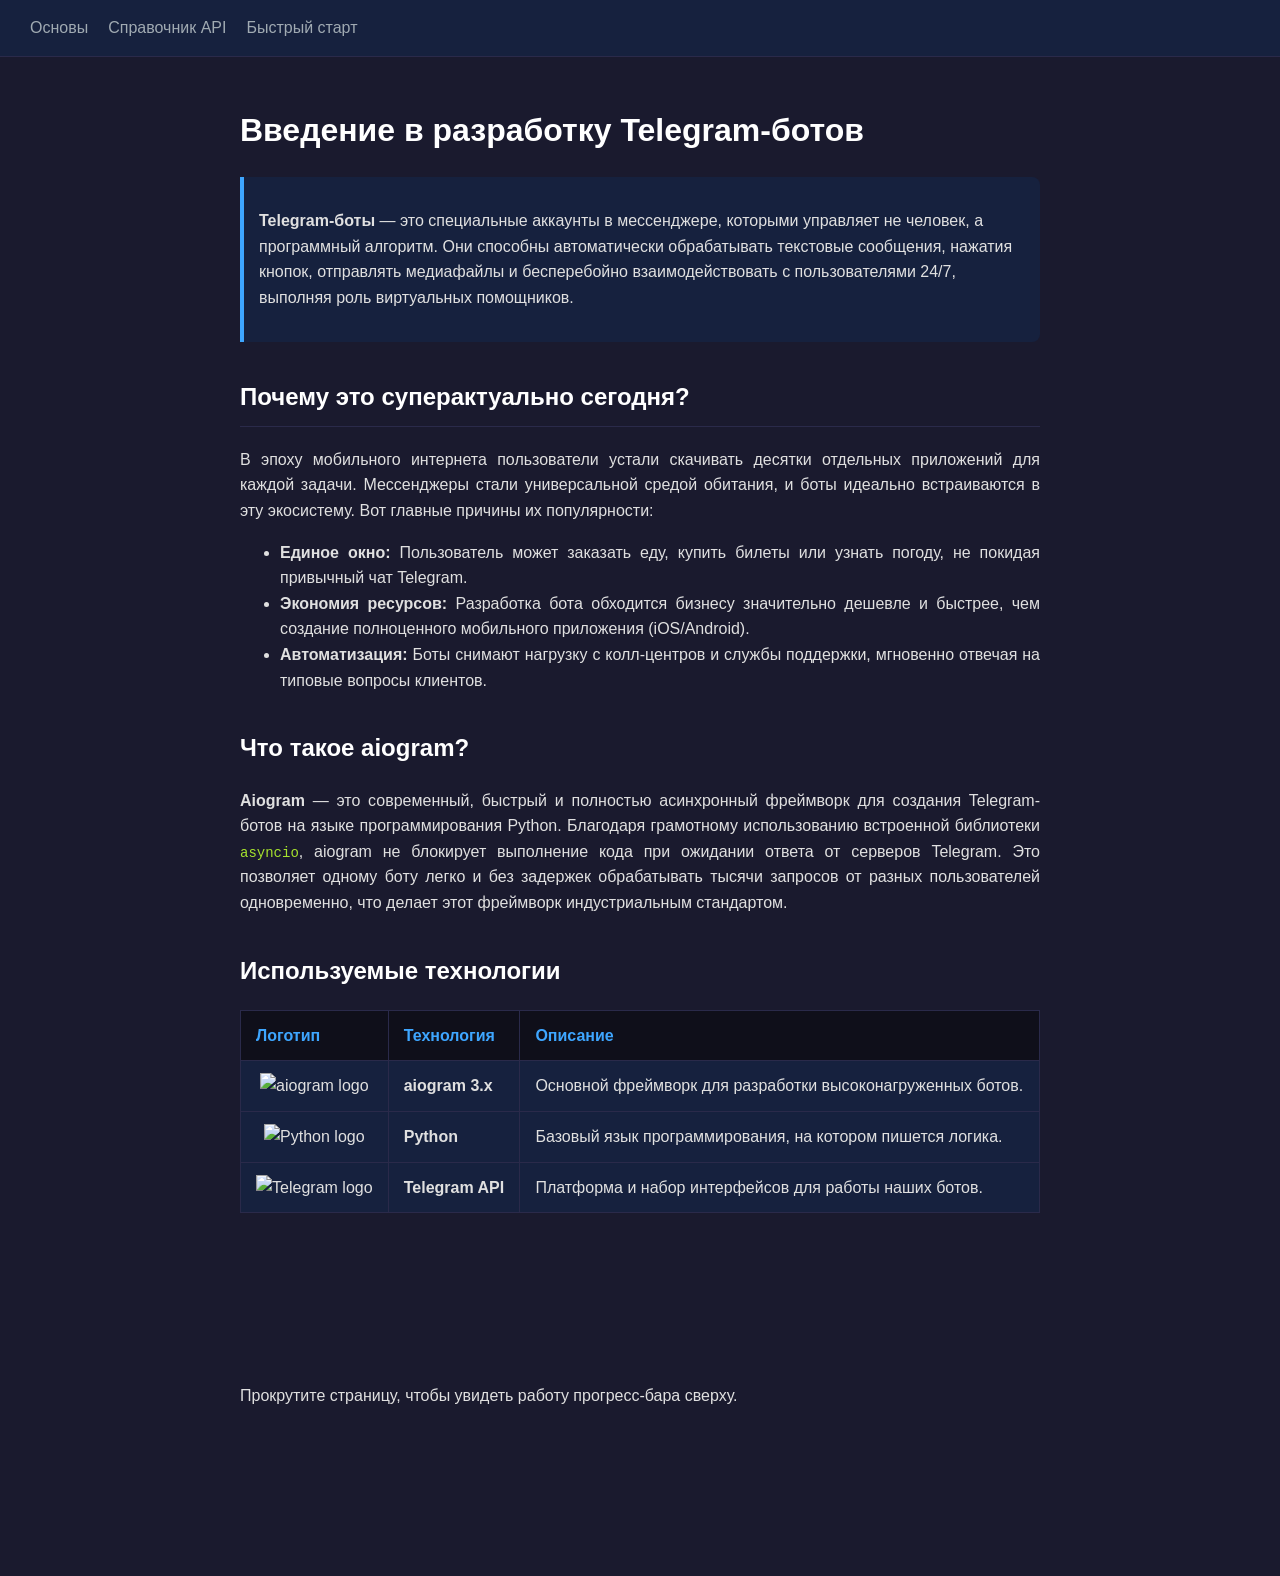
==== index.html @ f4bfe0a8 "Add files via upload" ====
<!DOCTYPE html>
<html lang="ru">

<head>
  <meta charset="UTF-8">
  <title>Основы разработки ботов</title>
  <link rel="stylesheet" href="style.css">

  <style>
    .highlight-box {
      border-left: 4px solid #3ea6ff;
      background-color: #16213e;
      padding: 15px;
      margin: 20px 0;
      border-radius: 0 8px 8px 0;
    }

    .text-block {
      margin-bottom: 20px;
      text-align: justify;
    }
  </style>
</head>

<body>

  <div class="progress-container">
    <div id="myBar"></div>
  </div>

  <nav>
    <a href="index.html" class="nav-link">Основы</a>
    <a href="reference.html" class="nav-link">Справочник API</a>
    <a href="quickstart.html" class="nav-link">Быстрый старт</a>
  </nav>

  <div class="container">
    <h1>Введение в разработку Telegram-ботов</h1>

    <div class="highlight-box">
      <p><strong>Telegram-боты</strong> — это специальные аккаунты в мессенджере, которыми управляет не человек, а
        программный алгоритм. Они способны автоматически обрабатывать текстовые сообщения, нажатия кнопок, отправлять
        медиафайлы и бесперебойно взаимодействовать с пользователями 24/7, выполняя роль виртуальных помощников.</p>
    </div>

    <h2 style="border-bottom: 1px solid #2a2a4a; padding-bottom: 10px;">Почему это суперактуально сегодня?</h2>
    <div class="text-block">
      <p>В эпоху мобильного интернета пользователи устали скачивать десятки отдельных приложений для каждой задачи.
        Мессенджеры стали универсальной средой обитания, и боты идеально встраиваются в эту экосистему. Вот главные
        причины их популярности:</p>
      <ul>
        <li><strong>Единое окно:</strong> Пользователь может заказать еду, купить билеты или узнать погоду, не покидая
          привычный чат Telegram.</li>
        <li><strong>Экономия ресурсов:</strong> Разработка бота обходится бизнесу значительно дешевле и быстрее, чем
          создание полноценного мобильного приложения (iOS/Android).</li>
        <li><strong>Автоматизация:</strong> Боты снимают нагрузку с колл-центров и службы поддержки, мгновенно отвечая
          на типовые вопросы клиентов.</li>
      </ul>
    </div>

    <h2>Что такое aiogram?</h2>
    <div class="text-block">
      <p><strong>Aiogram</strong> — это современный, быстрый и полностью асинхронный фреймворк для создания
        Telegram-ботов на языке программирования Python. Благодаря грамотному использованию встроенной библиотеки
        <code>asyncio</code>, aiogram не блокирует выполнение кода при ожидании ответа от серверов Telegram. Это
        позволяет одному боту легко и без задержек обрабатывать тысячи запросов от разных пользователей одновременно,
        что делает этот фреймворк индустриальным стандартом.
      </p>
    </div>

    <h2>Используемые технологии</h2>
    <table>
      <tr>
        <th>Логотип</th>
        <th>Технология</th>
        <th>Описание</th>
      </tr>
      <tr>
        <td style="text-align: center;">
          <img src="https://docs.aiogram.dev/en/v3.27.0/_static/logo.png" alt="aiogram logo" width="50">
        </td>
        <td><strong>aiogram 3.x</strong></td>
        <td>Основной фреймворк для разработки высоконагруженных ботов.</td>
      </tr>
      <tr>
        <td style="text-align: center;">
          <img src="https://upload.wikimedia.org/wikipedia/commons/c/c3/Python-logo-notext.svg" alt="Python logo"
            width="40">
        </td>
        <td><strong>Python</strong></td>
        <td>Базовый язык программирования, на котором пишется логика.</td>
      </tr>
      <tr>
        <td style="text-align: center;">
          <img src="https://upload.wikimedia.org/wikipedia/commons/8/82/Telegram_logo.svg" alt="Telegram logo"
            width="40">
        </td>
        <td><strong>Telegram API</strong></td>
        <td>Платформа и набор интерфейсов для работы наших ботов.</td>
      </tr>
    </table>

    <p><br><br><br><br><br><br>Прокрутите страницу, чтобы увидеть работу прогресс-бара сверху.<br><br><br><br><br><br>
    </p>
  </div>

  <script>
    window.onscroll = function () { updateProgressBar() };

    function updateProgressBar() {
      var winScroll = document.body.scrollTop || document.documentElement.scrollTop;
      var height = document.documentElement.scrollHeight - document.documentElement.clientHeight;
      var scrolled = (winScroll / height) * 100;
      document.getElementById("myBar").style.width = scrolled + "%";
    }
  </script>

</body>

</html>
---- style.css ----
/* Базовые настройки (Селектор элемента) */
body {
  font-family: -apple-system, BlinkMacSystemFont, "Segoe UI", Roboto, Helvetica, Arial, sans-serif;
  background-color: #1a1a2e;
  color: #e0e0e0;
  margin: 0;
  padding: 0;
  line-height: 1.6;
}

h1,
h2,
h3 {
  color: #ffffff;
  font-weight: 600;
  margin-top: 1.5em;
}

/* Навигация а-ля верхняя панель документации */
nav {
  background-color: #16213e;
  padding: 15px 30px;
  position: sticky;
  top: 0;
  z-index: 100;
  border-bottom: 1px solid #2a2a4a;
  display: flex;
  gap: 20px;
}

/* Ссылки навигации (Селектор класса) */
.nav-link {
  color: #a0aab2;
  text-decoration: none;
  font-size: 16px;
  font-weight: 500;
  transition: color 0.2s ease-in-out;
}

.nav-link:hover {
  color: #3ea6ff;
}

/* Основной контейнер контента */
.container {
  max-width: 800px;
  margin: 40px auto;
  padding: 0 20px;
}

/* Блоки с кодом */
pre {
  background-color: #0f0f1a;
  padding: 15px;
  border-radius: 8px;
  overflow-x: auto;
  border: 1px solid #2a2a4a;
}

code {
  font-family: "Fira Code", Consolas, monospace;
  color: #a6e22e;
  font-size: 14px;
}

/* Блок внимания (Информационная выноска) */
.admonition-info {
  background-color: #16213e;
  border-left: 4px solid #3ea6ff;
  padding: 15px 20px;
  margin: 20px 0;
  border-radius: 0 8px 8px 0;
}

/* Стили для таблиц */
table {
  width: 100%;
  border-collapse: collapse;
  margin-top: 20px;
  background-color: #16213e;
}

table,
th,
td {
  border: 1px solid #2a2a4a;
}

th,
td {
  padding: 12px 15px;
  text-align: left;
}

th {
  background-color: #0f0f1a;
  color: #3ea6ff;
}

/* Кнопка генерации (Селектор ID) */
#generate-btn {
  background-color: #3ea6ff;
  color: #ffffff;
  border: none;
  padding: 10px 20px;
  font-size: 16px;
  cursor: pointer;
  border-radius: 4px;
  margin-top: 15px;
  font-weight: bold;
  transition: background-color 0.2s;
}

#generate-btn:hover {
  background-color: #2b8ce0;
}

/* Стили для прогресс-бара */
.progress-container {
  width: 100%;
  height: 4px;
  background: transparent;
  position: fixed;
  top: 0;
  z-index: 1000;
}

#myBar {
  height: 4px;
  background: #3ea6ff;
  width: 0%;
}
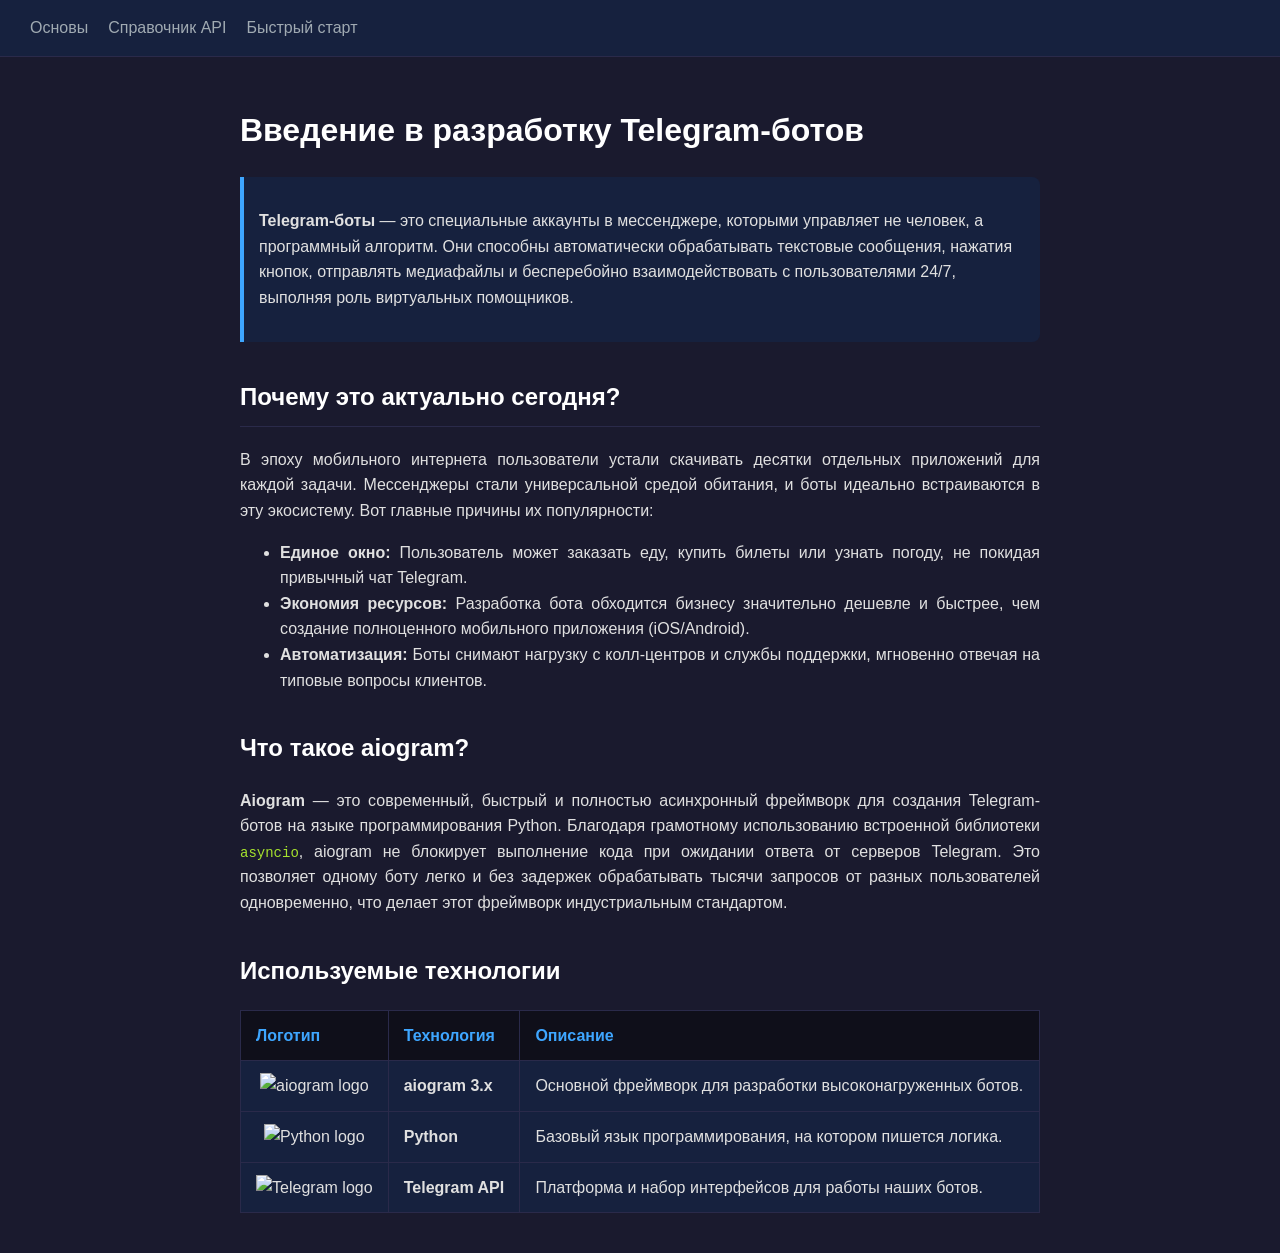
==== commit 69524821: "Version 3" ====
--- a/index.html
+++ b/index.html
@@ -5,21 +5,6 @@
   <meta charset="UTF-8">
   <title>Основы разработки ботов</title>
   <link rel="stylesheet" href="style.css">
-
-  <style>
-    .highlight-box {
-      border-left: 4px solid #3ea6ff;
-      background-color: #16213e;
-      padding: 15px;
-      margin: 20px 0;
-      border-radius: 0 8px 8px 0;
-    }
-
-    .text-block {
-      margin-bottom: 20px;
-      text-align: justify;
-    }
-  </style>
 </head>
 
 <body>
@@ -43,7 +28,7 @@
         медиафайлы и бесперебойно взаимодействовать с пользователями 24/7, выполняя роль виртуальных помощников.</p>
     </div>
 
-    <h2 style="border-bottom: 1px solid #2a2a4a; padding-bottom: 10px;">Почему это суперактуально сегодня?</h2>
+    <h2 class="section-title">Почему это актуально сегодня?</h2>
     <div class="text-block">
       <p>В эпоху мобильного интернета пользователи устали скачивать десятки отдельных приложений для каждой задачи.
         Мессенджеры стали универсальной средой обитания, и боты идеально встраиваются в эту экосистему. Вот главные
@@ -76,14 +61,14 @@
         <th>Описание</th>
       </tr>
       <tr>
-        <td style="text-align: center;">
+        <td class="text-center">
           <img src="https://docs.aiogram.dev/en/v3.27.0/_static/logo.png" alt="aiogram logo" width="50">
         </td>
         <td><strong>aiogram 3.x</strong></td>
         <td>Основной фреймворк для разработки высоконагруженных ботов.</td>
       </tr>
       <tr>
-        <td style="text-align: center;">
+        <td class="text-center">
           <img src="https://upload.wikimedia.org/wikipedia/commons/c/c3/Python-logo-notext.svg" alt="Python logo"
             width="40">
         </td>
@@ -91,7 +76,7 @@
         <td>Базовый язык программирования, на котором пишется логика.</td>
       </tr>
       <tr>
-        <td style="text-align: center;">
+        <td class="text-center">
           <img src="https://upload.wikimedia.org/wikipedia/commons/8/82/Telegram_logo.svg" alt="Telegram logo"
             width="40">
         </td>
@@ -99,9 +84,6 @@
         <td>Платформа и набор интерфейсов для работы наших ботов.</td>
       </tr>
     </table>
-
-    <p><br><br><br><br><br><br>Прокрутите страницу, чтобы увидеть работу прогресс-бара сверху.<br><br><br><br><br><br>
-    </p>
   </div>
 
   <script>
--- a/style.css
+++ b/style.css
@@ -1,4 +1,4 @@
-/* Базовые настройки (Селектор элемента) */
+/* Базовые настройки */
 body {
   font-family: -apple-system, BlinkMacSystemFont, "Segoe UI", Roboto, Helvetica, Arial, sans-serif;
   background-color: #1a1a2e;
@@ -16,7 +16,13 @@
   margin-top: 1.5em;
 }
 
-/* Навигация а-ля верхняя панель документации */
+/* Класс для подчеркнутых заголовков (бывший inline-style) */
+.section-title {
+  border-bottom: 1px solid #2a2a4a;
+  padding-bottom: 10px;
+}
+
+/* Навигация */
 nav {
   background-color: #16213e;
   padding: 15px 30px;
@@ -28,7 +34,6 @@
   gap: 20px;
 }
 
-/* Ссылки навигации (Селектор класса) */
 .nav-link {
   color: #a0aab2;
   text-decoration: none;
@@ -48,13 +53,79 @@
   padding: 0 20px;
 }
 
+/* Текстовые блоки */
+.text-block {
+  margin-bottom: 20px;
+  text-align: justify;
+}
+
+.text-block p {
+  margin-bottom: 15px;
+  line-height: 1.6;
+}
+
+.text-center {
+  text-align: center;
+}
+
+.bottom-spacer {
+  margin-top: 30px;
+}
+
+/* Панель быстрой навигации (бывший inline-style) */
+.quick-nav-panel {
+  background-color: #16213e;
+  padding: 10px;
+  border-radius: 5px;
+}
+
+.quick-nav-panel a {
+  color: #3ea6ff;
+  text-decoration: none;
+  font-weight: bold;
+}
+
+.quick-nav-panel a:not(:last-child) {
+  margin-right: 10px;
+}
+
+/* Блоки внимания (Admonitions) */
+.highlight-box {
+  border-left: 4px solid #3ea6ff;
+  background-color: #16213e;
+  padding: 15px;
+  margin: 20px 0;
+  border-radius: 0 8px 8px 0;
+}
+
+.admonition-info {
+  background-color: #16213e;
+  border-left: 4px solid #3ea6ff;
+  padding: 15px 20px;
+  margin: 20px 0;
+  border-radius: 0 8px 8px 0;
+}
+
 /* Блоки с кодом */
-pre {
+.code-block-container {
+  position: relative;
+  margin: 15px 0;
+}
+
+.code-block {
   background-color: #0f0f1a;
   padding: 15px;
   border-radius: 8px;
+  border: 1px solid #2a2a4a;
+  margin: 15px 0;
   overflow-x: auto;
-  border: 1px solid #2a2a4a;
+}
+
+/* Специфичный стиль для блока с кнопкой (двойная рамка) */
+.code-block-container .code-block {
+  padding-top: 35px;
+  border: 3px double #2a2a4a;
+  margin: 0;
 }
 
 code {
@@ -63,13 +134,27 @@
   font-size: 14px;
 }
 
-/* Блок внимания (Информационная выноска) */
-.admonition-info {
-  background-color: #16213e;
-  border-left: 4px solid #3ea6ff;
-  padding: 15px 20px;
-  margin: 20px 0;
-  border-radius: 0 8px 8px 0;
+/* Темная кнопка копирования справа */
+.copy-btn {
+  position: absolute;
+  top: 10px;
+  right: 10px;
+  background-color: #2a2a4a;
+  /* Темный фон */
+  color: #e0e0e0;
+  border: 1px solid #3ea6ff;
+  /* Синяя окантовка для стиля */
+  padding: 6px 12px;
+  border-radius: 4px;
+  cursor: pointer;
+  font-size: 12px;
+  font-weight: bold;
+  transition: all 0.2s ease-in-out;
+}
+
+.copy-btn:hover {
+  background-color: #3ea6ff;
+  color: #0f0f1a;
 }
 
 /* Стили для таблиц */
@@ -97,7 +182,19 @@
   color: #3ea6ff;
 }
 
-/* Кнопка генерации (Селектор ID) */
+/* Вложенные таблицы */
+.nested-table {
+  margin-top: 15px;
+  font-size: 14px;
+  background-color: #0f0f1a;
+  width: 100%;
+}
+
+.nested-table th {
+  background-color: #2a2a4a;
+}
+
+/* Кнопка генерации */
 #generate-btn {
   background-color: #3ea6ff;
   color: #ffffff;
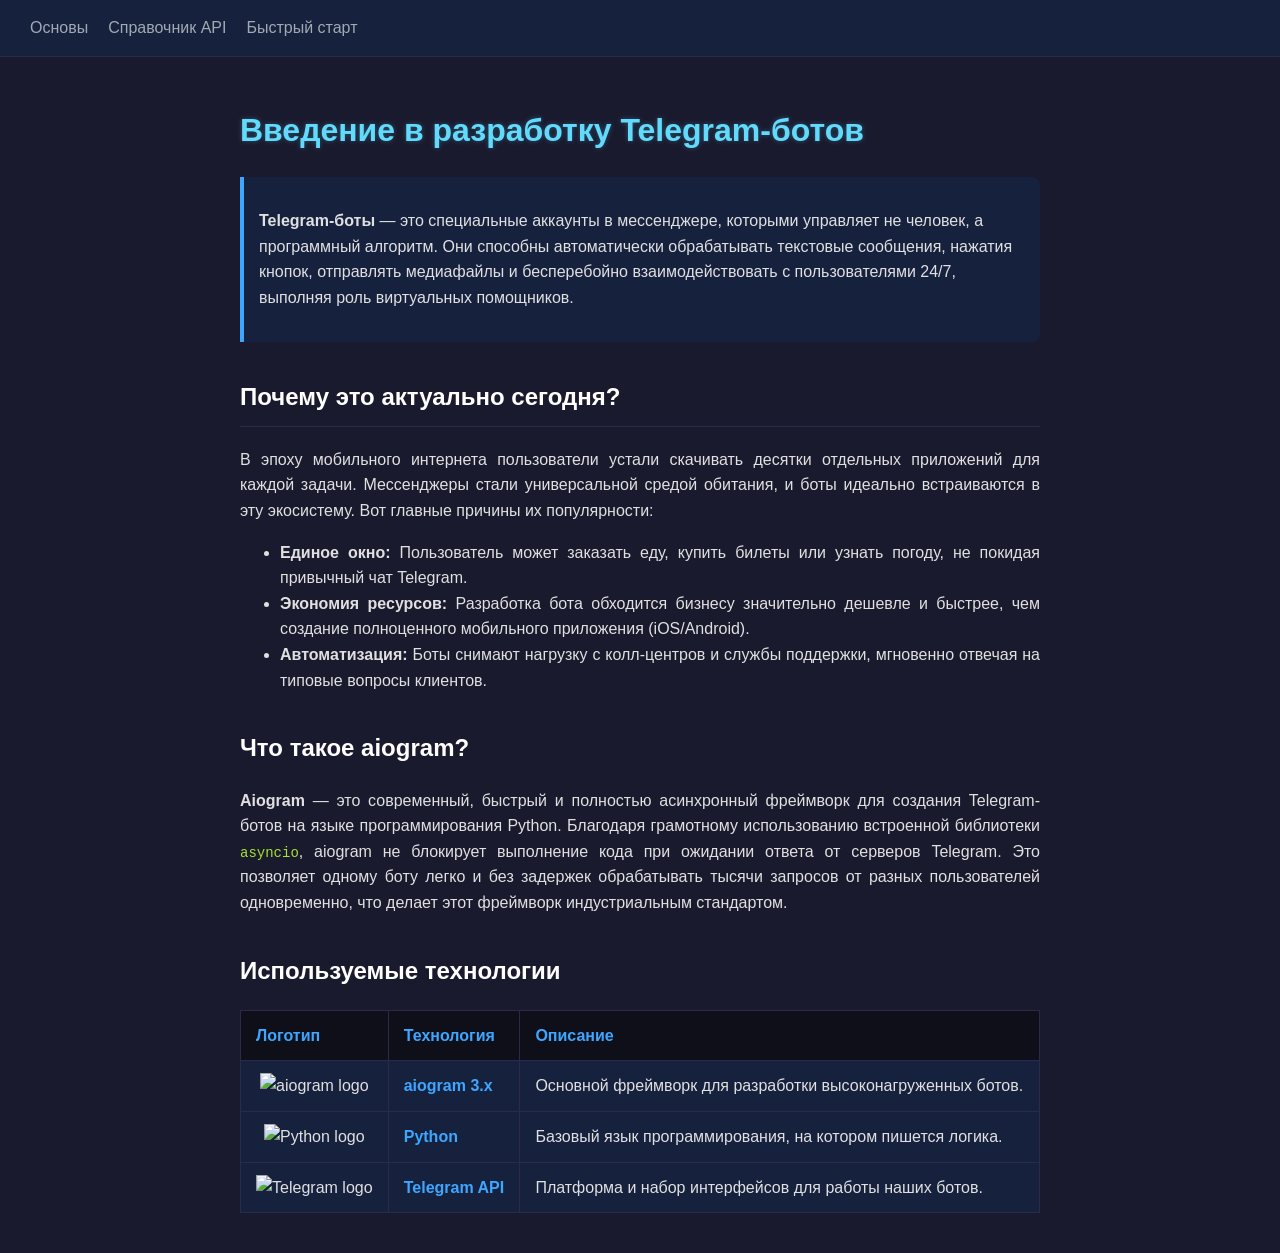
==== commit 8ed74728: "Version 4" ====
--- a/index.html
+++ b/index.html
@@ -20,7 +20,7 @@
   </nav>
 
   <div class="container">
-    <h1>Введение в разработку Telegram-ботов</h1>
+    <h1 style="color: #61dafb; text-shadow: 0 0 5px rgba(97, 218, 251, 0.3);">Введение в разработку Telegram-ботов</h1>
 
     <div class="highlight-box">
       <p><strong>Telegram-боты</strong> — это специальные аккаунты в мессенджере, которыми управляет не человек, а
@@ -64,7 +64,8 @@
         <td class="text-center">
           <img src="https://docs.aiogram.dev/en/v3.27.0/_static/logo.png" alt="aiogram logo" width="50">
         </td>
-        <td><strong>aiogram 3.x</strong></td>
+        <td><strong><a href="https://docs.aiogram.dev/en/latest/" target="_blank"
+              style="color: #3ea6ff; text-decoration: none;">aiogram 3.x</a></strong></td>
         <td>Основной фреймворк для разработки высоконагруженных ботов.</td>
       </tr>
       <tr>
@@ -72,7 +73,8 @@
           <img src="https://upload.wikimedia.org/wikipedia/commons/c/c3/Python-logo-notext.svg" alt="Python logo"
             width="40">
         </td>
-        <td><strong>Python</strong></td>
+        <td><strong><a href="https://www.python.org/" target="_blank"
+              style="color: #3ea6ff; text-decoration: none;">Python</a></strong></td>
         <td>Базовый язык программирования, на котором пишется логика.</td>
       </tr>
       <tr>
@@ -80,7 +82,8 @@
           <img src="https://upload.wikimedia.org/wikipedia/commons/8/82/Telegram_logo.svg" alt="Telegram logo"
             width="40">
         </td>
-        <td><strong>Telegram API</strong></td>
+        <td><strong><a href="https://core.telegram.org/bots/api" target="_blank"
+              style="color: #3ea6ff; text-decoration: none;">Telegram API</a></strong></td>
         <td>Платформа и набор интерфейсов для работы наших ботов.</td>
       </tr>
     </table>
--- a/style.css
+++ b/style.css
@@ -1,4 +1,3 @@
-/* Базовые настройки */
 body {
   font-family: -apple-system, BlinkMacSystemFont, "Segoe UI", Roboto, Helvetica, Arial, sans-serif;
   background-color: #1a1a2e;
@@ -16,13 +15,12 @@
   margin-top: 1.5em;
 }
 
-/* Класс для подчеркнутых заголовков (бывший inline-style) */
 .section-title {
   border-bottom: 1px solid #2a2a4a;
   padding-bottom: 10px;
 }
 
-/* Навигация */
+
 nav {
   background-color: #16213e;
   padding: 15px 30px;
@@ -46,14 +44,14 @@
   color: #3ea6ff;
 }
 
-/* Основной контейнер контента */
+
 .container {
   max-width: 800px;
   margin: 40px auto;
   padding: 0 20px;
 }
 
-/* Текстовые блоки */
+
 .text-block {
   margin-bottom: 20px;
   text-align: justify;
@@ -72,7 +70,6 @@
   margin-top: 30px;
 }
 
-/* Панель быстрой навигации (бывший inline-style) */
 .quick-nav-panel {
   background-color: #16213e;
   padding: 10px;
@@ -89,7 +86,6 @@
   margin-right: 10px;
 }
 
-/* Блоки внимания (Admonitions) */
 .highlight-box {
   border-left: 4px solid #3ea6ff;
   background-color: #16213e;
@@ -106,7 +102,6 @@
   border-radius: 0 8px 8px 0;
 }
 
-/* Блоки с кодом */
 .code-block-container {
   position: relative;
   margin: 15px 0;
@@ -121,7 +116,6 @@
   overflow-x: auto;
 }
 
-/* Специфичный стиль для блока с кнопкой (двойная рамка) */
 .code-block-container .code-block {
   padding-top: 35px;
   border: 3px double #2a2a4a;
@@ -134,16 +128,13 @@
   font-size: 14px;
 }
 
-/* Темная кнопка копирования справа */
 .copy-btn {
   position: absolute;
   top: 10px;
   right: 10px;
   background-color: #2a2a4a;
-  /* Темный фон */
   color: #e0e0e0;
   border: 1px solid #3ea6ff;
-  /* Синяя окантовка для стиля */
   padding: 6px 12px;
   border-radius: 4px;
   cursor: pointer;
@@ -157,7 +148,6 @@
   color: #0f0f1a;
 }
 
-/* Стили для таблиц */
 table {
   width: 100%;
   border-collapse: collapse;
@@ -182,7 +172,6 @@
   color: #3ea6ff;
 }
 
-/* Вложенные таблицы */
 .nested-table {
   margin-top: 15px;
   font-size: 14px;
@@ -194,7 +183,6 @@
   background-color: #2a2a4a;
 }
 
-/* Кнопка генерации */
 #generate-btn {
   background-color: #3ea6ff;
   color: #ffffff;
@@ -212,7 +200,6 @@
   background-color: #2b8ce0;
 }
 
-/* Стили для прогресс-бара */
 .progress-container {
   width: 100%;
   height: 4px;
